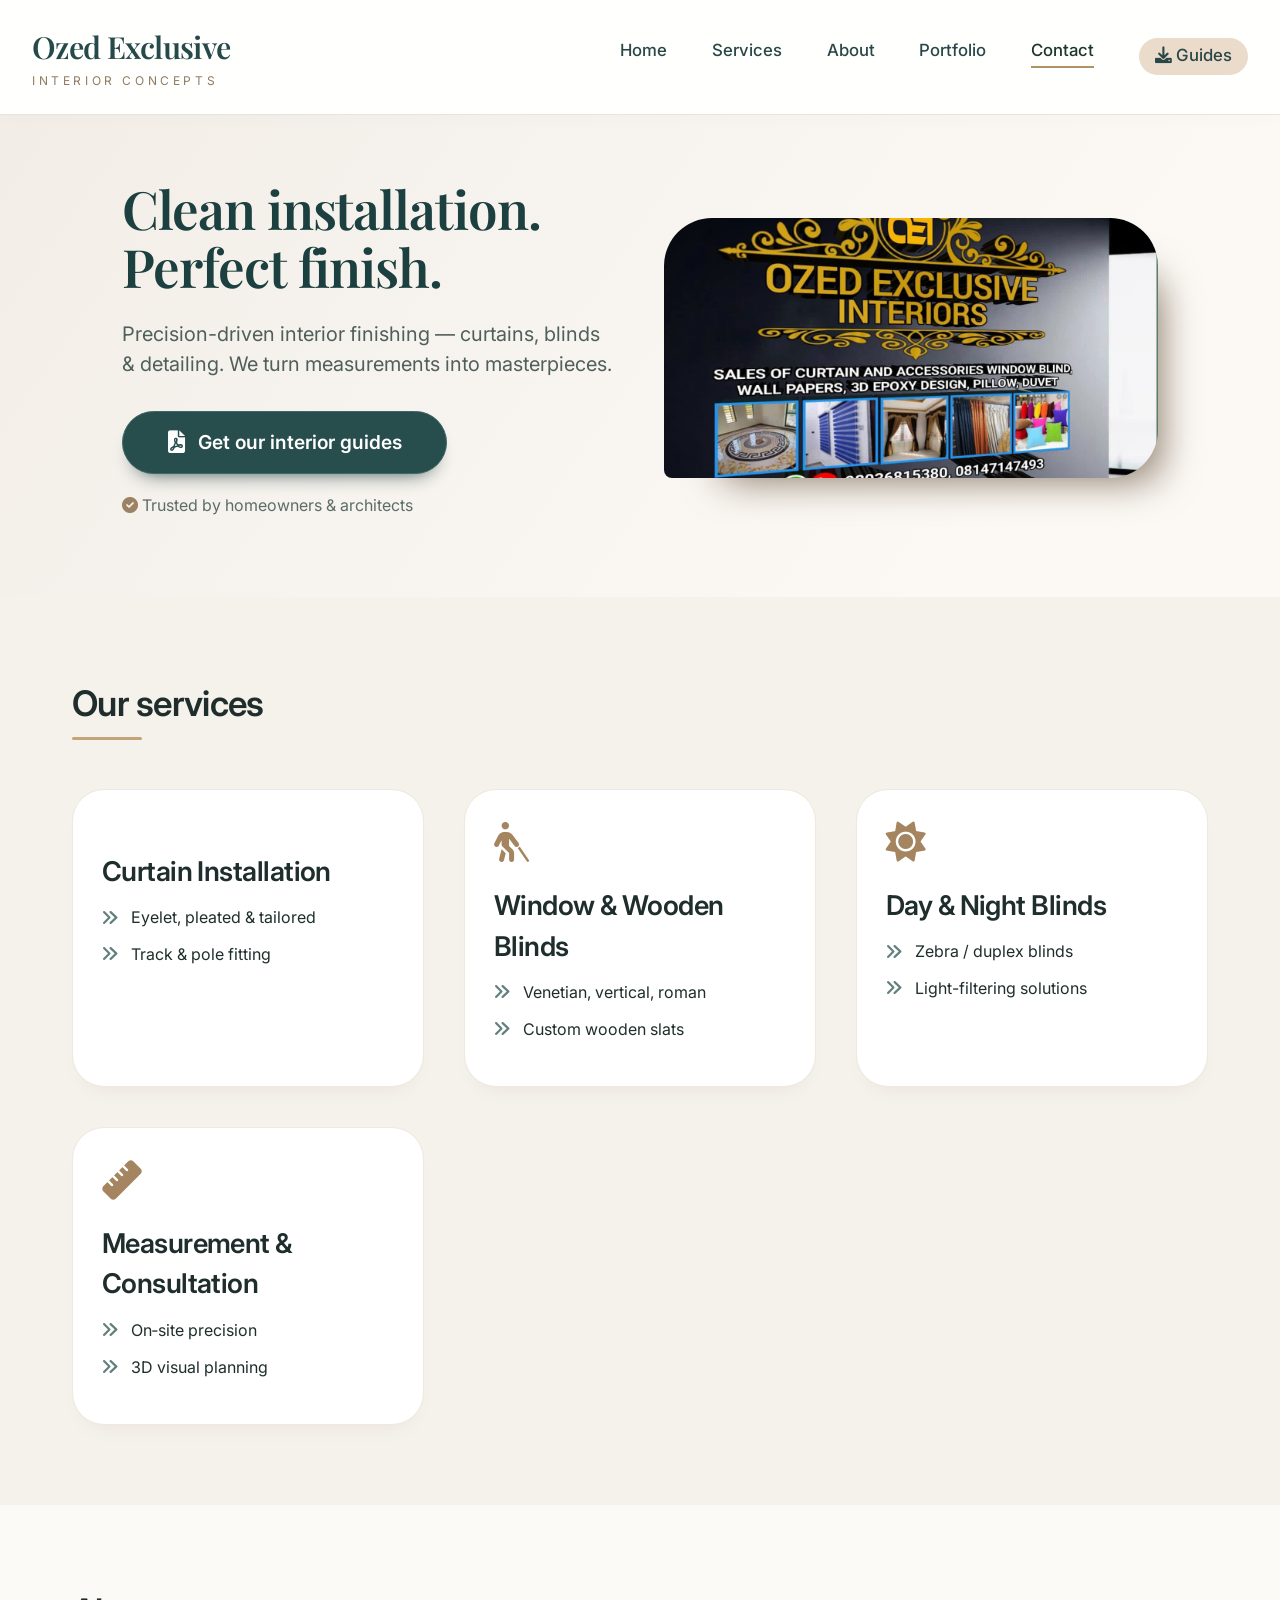
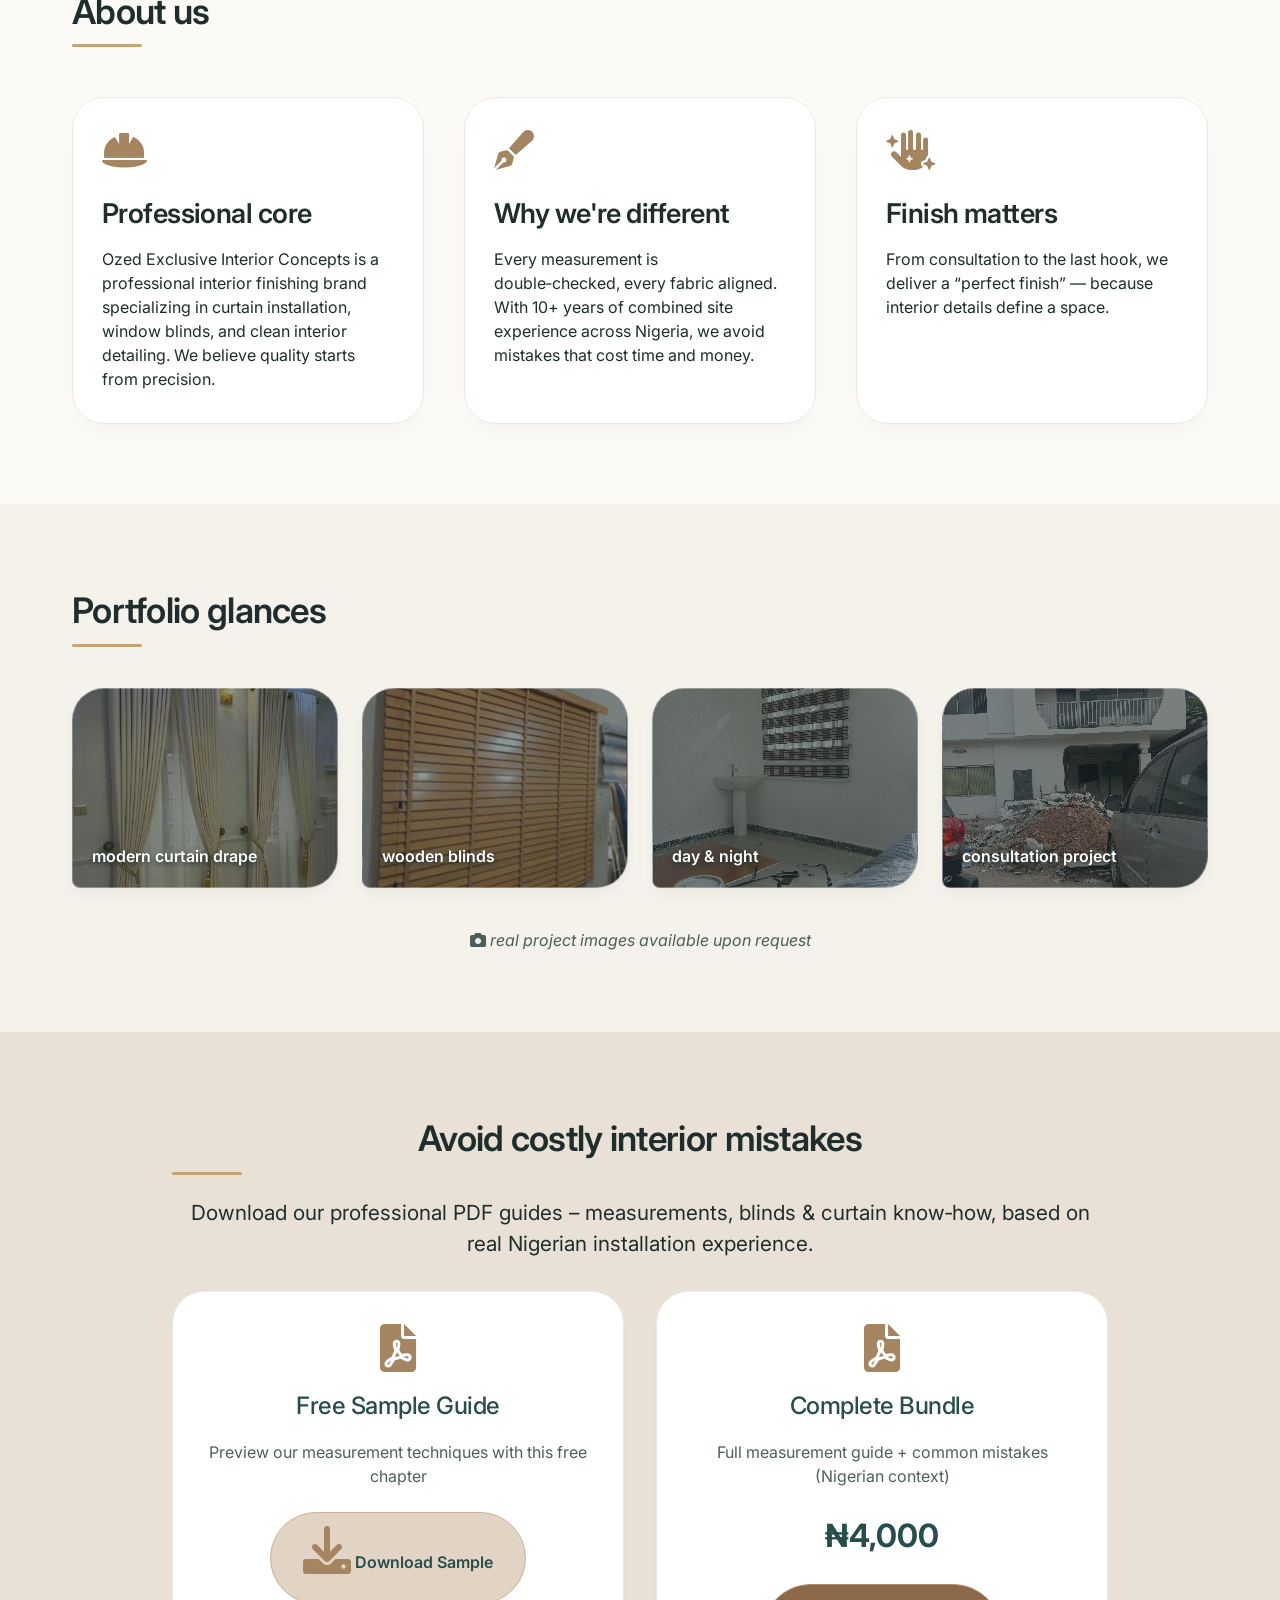
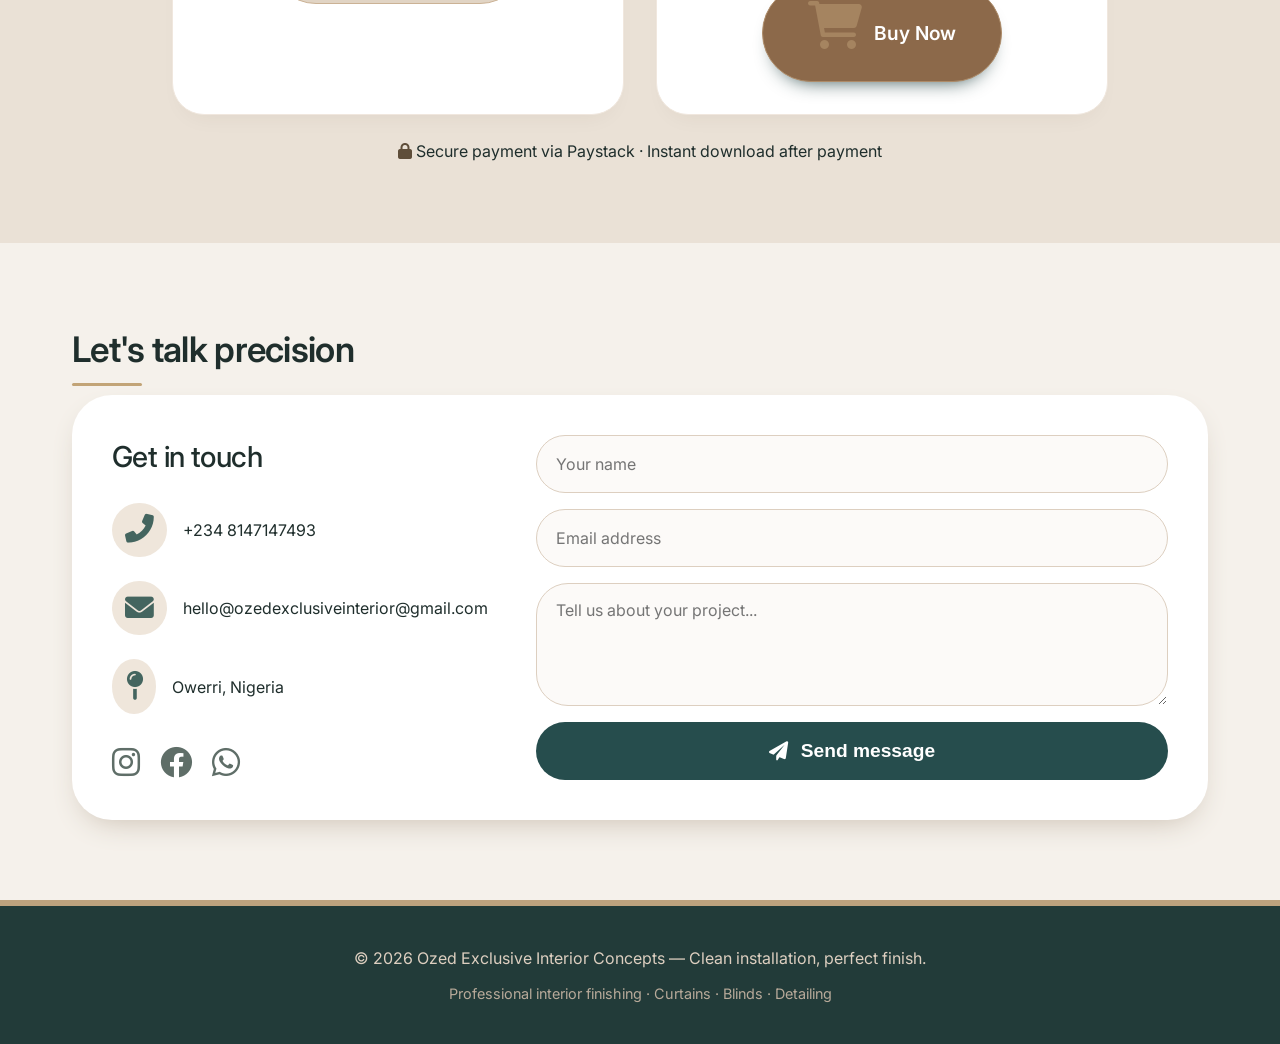
==== index.html @ 372c2e7d "first commit" ====
<!DOCTYPE html>
<html lang="en">
<head>
  <meta charset="UTF-8">
  <meta name="viewport" content="width=device-width, initial-scale=1.0">
  <title>Ozed Exclusive | interior concepts</title>
  <!-- Font Awesome 6 (free) -->
  <link rel="stylesheet" href="https://cdnjs.cloudflare.com/ajax/libs/font-awesome/6.0.0-beta3/css/all.min.css">
  <!-- Google Fonts: Inter + Playfair Display for accents -->
  <link rel="preconnect" href="https://fonts.googleapis.com">
  <link rel="preconnect" href="https://fonts.gstatic.com" crossorigin>
  <link href="https://fonts.googleapis.com/css2?family=Inter:ital,opsz,wght@0,14..32,100..900;1,14..32,100..900&family=Playfair+Display:ital,wght@0,400..900;1,400..900&display=swap" rel="stylesheet">
  <style>
    /* ---------- RESET & BASE ---------- */
    * {
      margin: 0;
      padding: 0;
      box-sizing: border-box;
    }

    body {
      font-family: "Inter", system-ui, -apple-system, sans-serif;
      background-color: #fcfaf7;
      color: #1f2e2c;
      line-height: 1.5;
      scroll-behavior: smooth;
    }

    /* ---------- TYPOGRAPHY & UTILS ---------- */
    h1, h2, h3 {
      font-weight: 500;
      letter-spacing: -0.02em;
    }

    .section-title {
      font-size: 2.2rem;
      font-weight: 600;
      margin-bottom: 1.2rem;
      position: relative;
      display: inline-block;
    }
    .section-title:after {
      content: '';
      position: absolute;
      bottom: -10px;
      left: 0;
      width: 70px;
      height: 3px;
      background: #c2a477;
      border-radius: 3px;
    }

    .container {
      max-width: 1200px;
      margin: 0 auto;
      padding: 0 2rem;
    }

    /* ---------- NAVIGATION (clean, professional) ---------- */
    .navbar {
      display: flex;
      align-items: center;
      justify-content: space-between;
      flex-wrap: wrap;
      padding: 1.5rem 2rem;
      background: #ffffffdd;
      backdrop-filter: blur(8px);
      box-shadow: 0 4px 20px rgba(0,0,0,0.02);
      position: sticky;
      top: 0;
      z-index: 100;
      border-bottom: 1px solid #eae3db;
    }

    .logo h2 {
      font-family: "Playfair Display", serif;
      font-weight: 600;
      font-size: 1.9rem;
      color: #264a4a;
      letter-spacing: -0.02em;
    }
    .logo p {
      font-size: 0.75rem;
      text-transform: uppercase;
      letter-spacing: 0.3em;
      color: #8f7b64;
      margin-top: 2px;
    }

    .nav-links {
      display: flex;
      gap: 2.8rem;
      list-style: none;
    }
    .nav-links a {
      text-decoration: none;
      font-weight: 500;
      color: #2a4747;
      font-size: 1.05rem;
      transition: 0.2s;
      padding-bottom: 6px;
      border-bottom: 2px solid transparent;
    }
    .nav-links a:hover,
    .nav-links a.active {
      border-bottom-color: #b29167;
      color: #1d362e;
    }

    /* mobile nav */
    .menu-toggle {
      display: none;
      font-size: 2rem;
      color: #2d4f4f;
      cursor: pointer;
    }

    /* ---------- HERO ---------- */
    .hero {
      padding: 4rem 2rem 5rem;
      background: linear-gradient(125deg, #f2ede7 0%, #fcf9f5 80%);
    }
    .hero-content {
      max-width: 1100px;
      margin: 0 auto;
      display: flex;
      flex-wrap: wrap;
      align-items: center;
      gap: 3rem;
    }
    .hero-text {
      flex: 1 1 380px;
    }
    .hero-text h1 {
      font-size: 3.3rem;
      font-weight: 600;
      line-height: 1.1;
      color: #1c3f3f;
      font-family: "Playfair Display", serif;
    }
    .hero-text .subhead {
      font-size: 1.25rem;
      color: #4f5f5a;
      margin: 1.5rem 0 2rem;
      max-width: 500px;
    }
    .hero-btn {
      display: inline-flex;
      align-items: center;
      gap: 0.8rem;
      background: #274d4d;
      color: white;
      font-weight: 600;
      padding: 1rem 2.8rem;
      border-radius: 50px;
      text-decoration: none;
      font-size: 1.2rem;
      box-shadow: 0 12px 20px -14px #1e3f3f;
      transition: all 0.25s;
      border: 1px solid #406868;
    }
    .hero-btn i {
      font-size: 1.4rem;
    }
    .hero-btn:hover {
      background: #1d3b3b;
      transform: translateY(-3px);
      box-shadow: 0 22px 26px -14px #203f3f;
    }

    .hero-image {
      flex: 1 1 380px;
      background: #ddd2c4;
      border-radius: 3rem 3rem 3rem 0.5rem;
      min-height: 260px;
      /* Placeholder SVG hero (assets/images/hero.jpg) - replace with your JPG/PNG if needed */
      background-image: url('assets/images/hero.jpg');
      background-size: cover;
      background-position: center;
      box-shadow: 30px 30px 40px -30px #7d6b58;
    }

    /* ---------- SECTIONS general ---------- */
    .section-pad {
      padding: 5rem 2rem;
    }
    .bg-soft {
      background-color: #f5f1eb;
    }

    /* about & services grid */
    .about-grid, .services-grid {
      display: grid;
      grid-template-columns: repeat(auto-fit, minmax(260px, 1fr));
      gap: 2.5rem;
      margin-top: 2.5rem;
    }
    .about-card, .service-card {
      background: white;
      padding: 2rem 1.8rem;
      border-radius: 2rem;
      box-shadow: 0 12px 24px -14px rgba(70, 50, 30, 0.08);
      border: 1px solid #f0e7de;
      transition: 0.15s;
    }
    .about-card:hover, .service-card:hover {
      transform: scale(1.01);
      border-color: #cbb295;
    }
    .about-card i, .service-card i {
      font-size: 2.5rem;
      color: #a58460;
      margin-bottom: 1.5rem;
    }
    .about-card h3, .service-card h3 {
      font-size: 1.7rem;
      font-weight: 600;
      margin-bottom: 0.8rem;
    }
    .service-card ul {
      list-style: none;
    }
    .service-card li {
      margin: 0.8rem 0;
      display: flex;
      align-items: center;
      gap: 0.8rem;
      font-weight: 400;
    }
    .service-card li i {
      font-size: 1.1rem;
      color: #62807b;
      margin-bottom: 0;
    }

    /* portfolio */
    .portfolio-grid {
      display: grid;
      grid-template-columns: repeat(auto-fit, minmax(200px, 1fr));
      gap: 1.5rem;
      margin-top: 2rem;
    }
    .port-item {
      background: #d9cdbe;
      border-radius: 2rem 2rem 2rem 0.5rem;
      height: 200px;
      background-size: cover;
      background-position: center;
      box-shadow: 0 6px 12px rgba(0,0,0,0.04);
      transition: all 0.3s;
      display: flex;
      align-items: flex-end;
      padding: 1.2rem;
      color: white;
      font-weight: 600;
      text-shadow: 0 2px 5px #1f2e2c;
      border: 1px solid #ffffff50;
    }
    .port-item:hover {
      transform: translateY(-8px);
      box-shadow: 0 22px 26px -12px #ac9b87;
    }

    /* contact */
    .contact-row {
      display: flex;
      flex-wrap: wrap;
      gap: 3rem;
      background: white;
      border-radius: 2.5rem;
      padding: 2.5rem;
      box-shadow: 0 12px 30px -12px #c7bbad;
    }
    .contact-info {
      flex: 1 1 250px;
    }
    .contact-info h3 {
      font-size: 1.8rem;
      margin-bottom: 1.2rem;
    }
    .contact-detail {
      display: flex;
      align-items: center;
      gap: 1rem;
      margin: 1.5rem 0;
    }
    .contact-detail i {
      font-size: 1.8rem;
      background: #efe6db;
      padding: 0.8rem;
      border-radius: 50%;
      color: #44655f;
    }
    .contact-form {
      flex: 2 1 380px;
      display: grid;
      gap: 1rem;
    }
    .form-input, .form-textarea {
      font-family: inherit;
      padding: 1rem 1.2rem;
      border: 1px solid #ddcfc0;
      border-radius: 3rem;
      background: #fcfaf8;
      font-size: 1rem;
      transition: 0.2s;
      width: 100%;
    }
    .form-textarea {
      border-radius: 2rem;
      resize: vertical;
      min-height: 120px;
    }
    .form-input:focus, .form-textarea:focus {
      outline: none;
      border-color: #b4956f;
      box-shadow: 0 0 0 3px #e5d5c3;
    }
    .submit-btn {
      background: #264d4d;
      border: none;
      color: white;
      font-weight: 600;
      padding: 1rem 2rem;
      border-radius: 4rem;
      font-size: 1.2rem;
      cursor: pointer;
      display: flex;
      align-items: center;
      justify-content: center;
      gap: 0.8rem;
      transition: 0.2s;
      width: 100%;
    }
    .submit-btn:hover {
      background: #1c3b3b;
    }
    .submit-btn:disabled {
      background: #95a8a5;
      cursor: not-allowed;
    }

    /* form status messages */
    .form-status {
      padding: 1rem;
      border-radius: 2rem;
      margin-top: 1rem;
      display: none;
    }
    .form-status.success {
      display: block;
      background: #d4edda;
      color: #155724;
      border: 1px solid #c3e6cb;
    }
    .form-status.error {
      display: block;
      background: #f8d7da;
      color: #721c24;
      border: 1px solid #f5c6cb;
    }

    /* download section styles */
    .download-options {
      display: grid;
      grid-template-columns: repeat(auto-fit, minmax(250px, 1fr));
      gap: 2rem;
      margin-top: 2rem;
    }
    
    .download-card {
      background: white;
      padding: 2rem;
      border-radius: 2rem;
      box-shadow: 0 12px 24px -14px rgba(70, 50, 30, 0.08);
      border: 1px solid #f0e7de;
      text-align: center;
    }
    
    .download-card i {
      font-size: 3rem;
      color: #a58460;
      margin-bottom: 1rem;
    }
    
    .download-card h3 {
      font-size: 1.5rem;
      margin-bottom: 1rem;
      color: #274d4d;
    }
    
    .download-card p {
      color: #4f5f5a;
      margin-bottom: 1.5rem;
    }
    
    .sample-btn {
      display: inline-block;
      background: #e1d4c4;
      color: #274d4d;
      padding: 0.8rem 2rem;
      border-radius: 3rem;
      text-decoration: none;
      font-weight: 600;
      transition: 0.2s;
      border: 1px solid #cbb295;
    }
    
    .sample-btn:hover {
      background: #d4c2ac;
      transform: translateY(-2px);
    }

    /* footer */
    .footer {
      background: #223b39;
      color: #ddcfc0;
      padding: 2.5rem 2rem;
      text-align: center;
      border-top: 6px solid #bda27e;
    }

    /* ---------- RESPONSIVE ---------- */
    @media (max-width: 800px) {
      .navbar {
        padding: 1rem 2rem;
      }
      .nav-links {
        display: none;
        width: 100%;
        flex-direction: column;
        align-items: center;
        gap: 1.5rem;
        padding: 2rem 0 1rem;
      }
      .nav-links.show {
        display: flex;
      }
      .menu-toggle {
        display: block;
      }
      .hero-text h1 {
        font-size: 2.8rem;
      }
    }
    @media (max-width: 480px) {
      .container { padding: 0 1.2rem; }
      .hero-text h1 { font-size: 2.3rem; }
    }

    /* extra style for product link (guide) */
    .guide-highlight {
      background: #e1d4c4;
      border-radius: 3rem;
      display: inline-block;
    }
    
    /* modal styles */
    .modal {
      display: none;
      position: fixed;
      top: 0;
      left: 0;
      width: 100%;
      height: 100%;
      background: rgba(0,0,0,0.5);
      z-index: 1000;
      justify-content: center;
      align-items: center;
    }
    
    .modal.show {
      display: flex;
    }
    
    .modal-content {
      background: white;
      padding: 3rem;
      border-radius: 2rem;
      max-width: 500px;
      width: 90%;
      text-align: center;
      position: relative;
    }
    
    .close-modal {
      position: absolute;
      top: 1rem;
      right: 1.5rem;
      font-size: 2rem;
      cursor: pointer;
      color: #4f5f5a;
    }
    
    .modal i {
      font-size: 4rem;
      color: #28a745;
      margin-bottom: 1rem;
    }
    
    .download-link {
      display: inline-block;
      background: #274d4d;
      color: white;
      padding: 1rem 2rem;
      border-radius: 3rem;
      text-decoration: none;
      margin-top: 1.5rem;
      font-weight: 600;
    }
  </style>
</head>
<body>
  <!-- Sticky Navigation -->
  <nav class="navbar">
    <div class="logo">
      <h2>Ozed Exclusive</h2>
      <p>Interior concepts</p>
    </div>
    <ul class="nav-links" id="navLinks">
      <li><a href="#home" class="active">Home</a></li>
      <li><a href="#services">Services</a></li>
      <li><a href="#about">About</a></li>
      <li><a href="#portfolio">Portfolio</a></li>
      <li><a href="#contact">Contact</a></li>
      <li><a href="#guides" class="guide-highlight" style="padding:0.3rem 1rem; background:#eadbcb; border-radius:40px;"><i class="fas fa-download"></i> Guides</a></li>
    </ul>
    <div class="menu-toggle" id="menuToggle"><i class="fas fa-bars"></i></div>
  </nav>

  <!-- HOME section (hero) -->
  <section id="home" class="hero">
    <div class="hero-content container">
      <div class="hero-text">
        <h1>Clean installation.<br>Perfect finish.</h1>
        <p class="subhead">Precision-driven interior finishing — curtains, blinds & detailing. We turn measurements into masterpieces.</p>
        <a href="#guides" class="hero-btn"><i class="fas fa-file-pdf"></i> Get our interior guides</a>
        <p style="margin-top: 1.2rem; color: #5c6d68;"><i class="fas fa-check-circle" style="color:#9b8264;"></i> Trusted by homeowners & architects</p>
      </div>
      <div class="hero-image" aria-label="interior concept visual"></div>
    </div>
  </section>

  <!-- SERVICES section -->
  <section id="services" class="section-pad bg-soft">
    <div class="container">
      <h2 class="section-title">Our services</h2>
      <div class="services-grid">
        <div class="service-card">
          <i class="fas fa-curtain"></i>
          <h3>Curtain Installation</h3>
          <ul>
            <li><i class="fas fa-angles-right"></i> Eyelet, pleated & tailored</li>
            <li><i class="fas fa-angles-right"></i> Track & pole fitting</li>
          </ul>
        </div>
        <div class="service-card">
          <i class="fas fa-blind"></i>
          <h3>Window & Wooden Blinds</h3>
          <ul>
            <li><i class="fas fa-angles-right"></i> Venetian, vertical, roman</li>
            <li><i class="fas fa-angles-right"></i> Custom wooden slats</li>
          </ul>
        </div>
        <div class="service-card">
          <i class="fas fa-sun"></i>
          <h3>Day & Night Blinds</h3>
          <ul>
            <li><i class="fas fa-angles-right"></i> Zebra / duplex blinds</li>
            <li><i class="fas fa-angles-right"></i> Light-filtering solutions</li>
          </ul>
        </div>
        <div class="service-card">
          <i class="fas fa-ruler"></i>
          <h3>Measurement & Consultation</h3>
          <ul>
            <li><i class="fas fa-angles-right"></i> On‑site precision</li>
            <li><i class="fas fa-angles-right"></i> 3D visual planning</li>
          </ul>
        </div>
      </div>
    </div>
  </section>

  <!-- ABOUT section -->
  <section id="about" class="section-pad">
    <div class="container">
      <h2 class="section-title">About us</h2>
      <div class="about-grid">
        <div class="about-card">
          <i class="fas fa-helmet-safety"></i>
          <h3>Professional core</h3>
          <p>Ozed Exclusive Interior Concepts is a professional interior finishing brand specializing in curtain installation, window blinds, and clean interior detailing. We believe quality starts from precision.</p>
        </div>
        <div class="about-card">
          <i class="fas fa-pen-fancy"></i>
          <h3>Why we're different</h3>
          <p>Every measurement is double‑checked, every fabric aligned. With 10+ years of combined site experience across Nigeria, we avoid mistakes that cost time and money.</p>
        </div>
        <div class="about-card">
          <i class="fas fa-hand-sparkles"></i>
          <h3>Finish matters</h3>
          <p>From consultation to the last hook, we deliver a “perfect finish” — because interior details define a space.</p>
        </div>
      </div>
    </div>
  </section>

  <!-- PORTFOLIO section -->
  <section id="portfolio" class="section-pad bg-soft">
    <div class="container">
      <h2 class="section-title">Portfolio glances</h2>
      <div class="portfolio-grid">
        <div class="port-item" style="background-image: linear-gradient(0deg, #1f2e2c80, #1f2e2c80), url('assets/images/curtaindrape.jpg');" role="img" aria-label="modern curtain drape">modern curtain drape</div>
        <div class="port-item" style="background-image: linear-gradient(0deg, #1f2e2c80, #1f2e2c80), url('assets/images/wooden.jpg');" role="img" aria-label="wooden blinds">wooden blinds</div>
        <div class="port-item" style="background-image: linear-gradient(0deg, #1f2e2c80, #1f2e2c80), url('assets/images/daynight.jpg');" role="img" aria-label="day & night blinds">day & night</div>
        <div class="port-item" style="background-image: linear-gradient(0deg, #1f2e2c80, #1f2e2c80), url('assets/images/consult.jpg');" role="img" aria-label="consultation project">consultation project</div>
      </div>
      <p style="text-align: center; margin-top: 2.5rem; font-style: italic; color: #4a5f5a;"><i class="fas fa-camera"></i> real project images available upon request</p>
    </div>
  </section>

  <!-- GUIDES / PRODUCT section with working download -->
  <section id="guides" class="section-pad" style="background: #eae1d6;">
    <div class="container" style="text-align: center; max-width: 1000px;">
      <h2 class="section-title" style="display: block; text-align: center;">Avoid costly interior mistakes</h2>
      <p style="font-size: 1.3rem; margin: 2rem 0;">Download our professional PDF guides – measurements, blinds & curtain know‑how, based on real Nigerian installation experience.</p>
      
      <!-- Sample free guide preview -->
      <div class="download-options">
        <div class="download-card">
          <i class="fas fa-file-pdf"></i>
          <h3>Free Sample Guide</h3>
          <p>Preview our measurement techniques with this free chapter</p>
          <a href="#" onclick="downloadSample(event)" class="sample-btn"><i class="fas fa-download"></i> Download Sample</a>
        </div>
        
        <div class="download-card">
          <i class="fas fa-file-pdf"></i>
          <h3>Complete Bundle</h3>
          <p>Full measurement guide + common mistakes (Nigerian context)</p>
          <p style="font-size: 2rem; font-weight: 700; color: #274d4d;">₦4,000</p>
          <a href="https://paystack.com/pay/ysk5huysyl" class="hero-btn" style="background:#8c694a; border-color:#ad8b68;" target="_blank" rel="noopener noreferrer"><i class="fas fa-shopping-cart"></i> Buy Now</a>
        </div>
      </div>
      
      <p style="margin-top: 1.5rem;"><i class="fas fa-lock" style="color: #5f4e3a;"></i> Secure payment via Paystack · Instant download after payment</p>
    </div>
  </section>

  <!-- CONTACT section with working form -->
  <section id="contact" class="section-pad bg-soft">
    <div class="container">
      <h2 class="section-title">Let's talk precision</h2>
      <div class="contact-row">
        <div class="contact-info">
          <h3>Get in touch</h3>
          <div class="contact-detail"><i class="fas fa-phone-alt"></i> +234 8147147493</div>
          <div class="contact-detail"><i class="fas fa-envelope"></i> hello@ozedexclusiveinterior@gmail.com</div>
          <div class="contact-detail"><i class="fas fa-map-pin"></i> Owerri, Nigeria</div>
          <div style="margin-top: 2rem;">
            <a href="#" style="color: #5f6e68; text-decoration: none;"><i class="fab fa-instagram" style="font-size:2rem; margin-right:1rem;"></i></a>
            <a href="#" style="color: #5f6e68; text-decoration: none;"><i class="fab fa-facebook" style="font-size:2rem; margin-right:1rem;"></i></a>
            <a href="#" style="color: #5f6e68; text-decoration: none;"><i class="fab fa-whatsapp" style="font-size:2rem;"></i></a>
          </div>
        </div>
        
        <!-- Working form using Formspree -->
        <form class="contact-form" id="quickContact" action="https://formspree.io/f/mzzdlqrg" method="POST">
          <input type="text" name="name" placeholder="Your name" class="form-input" required>
          <input type="email" name="email" placeholder="Email address" class="form-input" required>
          <textarea name="message" placeholder="Tell us about your project..." class="form-textarea" required></textarea>
          
          <!-- Form status messages -->
          <div id="formStatus" class="form-status"></div>
          
          <button type="submit" class="submit-btn" id="submitBtn">
            <i class="fas fa-paper-plane"></i> Send message
          </button>
        </form>
      </div>
    </div>
  </section>

  <!-- FOOTER -->
  <footer class="footer">
    <p>© 2026 Ozed Exclusive Interior Concepts — Clean installation, perfect finish.</p>
    <p style="margin-top: 0.8rem; font-size: 0.9rem; color:#b8aa9a;">Professional interior finishing · Curtains · Blinds · Detailing</p>
  </footer>

  <!-- Success Modal for Downloads -->
  <div id="downloadModal" class="modal">
    <div class="modal-content">
      <span class="close-modal" onclick="closeModal()">&times;</span>
      <i class="fas fa-check-circle"></i>
      <h2 style="margin-bottom: 1rem; color: #274d4d;">Download Started!</h2>
      <p id="modalMessage">Your file will download automatically.</p>
      <a href="#" id="downloadLink" class="download-link" download>Click here if download doesn't start</a>
    </div>
  </div>

  <!-- JavaScript for all functionality -->
  <script>
    // Mobile navigation toggle
    const toggleBtn = document.getElementById('menuToggle');
    const navLinks = document.getElementById('navLinks');
    
    if (toggleBtn) {
      toggleBtn.addEventListener('click', () => {
        navLinks.classList.toggle('show');
      });
    }

    // Smooth highlight on nav click
    const navItems = document.querySelectorAll('.nav-links a');
    navItems.forEach(link => {
      link.addEventListener('click', function(e) {
        navItems.forEach(item => item.classList.remove('active'));
        this.classList.add('active');
        if (window.innerWidth <= 800) {
          navLinks.classList.remove('show');
        }
      });
    });

    // Form submission handling with Formspree
    const form = document.getElementById('quickContact');
    const submitBtn = document.getElementById('submitBtn');
    const formStatus = document.getElementById('formStatus');

    if (form) {
      form.addEventListener('submit', async function(e) {
        e.preventDefault();
        
        submitBtn.disabled = true;
        submitBtn.innerHTML = '<i class="fas fa-spinner fa-spin"></i> Sending...';
        formStatus.className = 'form-status';
        formStatus.style.display = 'none';

        try {
          const formData = new FormData(form);
          const response = await fetch(form.action, {
            method: 'POST',
            body: formData,
            headers: {
              'Accept': 'application/json'
            }
          });

          if (response.ok) {
            formStatus.className = 'form-status success';
            formStatus.innerHTML = '<i class="fas fa-check-circle"></i> Thank you! Your message has been sent. We\'ll respond within 24 hours.';
            formStatus.style.display = 'block';
            form.reset();
          } else {
            throw new Error('Form submission failed');
          }
        } catch (error) {
          formStatus.className = 'form-status error';
          formStatus.innerHTML = '<i class="fas fa-exclamation-circle"></i> Oops! There was a problem. Please try again or contact us directly.';
          formStatus.style.display = 'block';
        } finally {
          submitBtn.disabled = false;
          submitBtn.innerHTML = '<i class="fas fa-paper-plane"></i> Send message';
        }
      });
    }

    // Active nav link on scroll
    window.addEventListener('scroll', function() {
      const sections = document.querySelectorAll('section[id]');
      const scrollY = window.pageYOffset;

      sections.forEach(section => {
        const sectionHeight = section.offsetHeight;
        const sectionTop = section.offsetTop - 100;
        const sectionId = section.getAttribute('id');
        const navLink = document.querySelector(`.nav-links a[href="#${sectionId}"]`);
        
        if (scrollY > sectionTop && scrollY <= sectionTop + sectionHeight) {
          if (navLink) {
            navItems.forEach(item => item.classList.remove('active'));
            navLink.classList.add('active');
          }
        }
      });
    });

    // Download Functions
    function downloadSample(event) {
      event.preventDefault();
      
      // Create a sample PDF content (in real implementation, this would be a real PDF file)
      const sampleContent = `INTERIOR MEASUREMENT GUIDE - SAMPLE CHAPTER
      
      HOW TO MEASURE WINDOWS CORRECTLY
      
      1. Always measure width at three points: top, middle, bottom
      2. Use the smallest measurement for track width
      3. For drop, measure from track to where you want the curtain to end
      4. Always use a metal tape measure for accuracy
      
      This is a sample of our complete guide. Purchase the full version for detailed instructions,
      common mistakes, and professional tips specific to Nigerian homes.`;
      
      const blob = new Blob([sampleContent], { type: 'text/plain' });
      const url = window.URL.createObjectURL(blob);
      const a = document.createElement('a');
      a.href = url;
      a.download = 'interior-measurement-sample.txt';
      document.body.appendChild(a);
      a.click();
      document.body.removeChild(a);
      window.URL.revokeObjectURL(url);
      
      // Show success modal
      showModal('Sample guide downloaded! Check your downloads folder.');
    }
    
    function processPayment() {
      // In production, replace with actual Paystack integration
      // This is a simulation for demonstration
      
      // Show payment processing modal
      alert('This is a demo. In production, this would redirect to Paystack payment page.\n\nFor testing, we\'ll simulate a successful payment and download.');
      
      // Simulate successful payment and download
      setTimeout(() => {
        downloadFullBundle();
      }, 500);
    }
    
    function downloadFullBundle() {
      // Create full bundle content
      const fullContent = `INTERIOR MEASUREMENT & MISTAKES GUIDE - COMPLETE BUNDLE
      
      PART 1: MEASUREMENT MASTERY
      - Tools you need
      - Step-by-step measuring for different window types
      - Accounting for obstructions
      - Allowing for proper overlap
      
      PART 2: COMMON MISTAKES NIGERIANS MAKE
      - Wrong track measurements
      - Ignoring ceiling height variations
      - Not accounting for AC units
      - Fabric shrinkage misconceptions
      - Installation timing errors
      
      PART 3: PRO TIPS
      - Dealing with uneven walls
      - Choosing the right stacking space
      - Motorization considerations
      
      © 2026 Ozed Exclusive Interior Concepts`;
      
      const blob = new Blob([fullContent], { type: 'text/plain' });
      const url = window.URL.createObjectURL(blob);
      const a = document.createElement('a');
      a.href = url;
      a.download = 'interior-measurement-complete-bundle.txt';
      document.body.appendChild(a);
      a.click();
      document.body.removeChild(a);
      window.URL.revokeObjectURL(url);
      
      // Show success modal
      showModal('Payment successful! Complete bundle downloaded. Check your downloads folder.');
    }
    
    // Modal functions
    function showModal(message) {
      const modal = document.getElementById('downloadModal');
      const modalMessage = document.getElementById('modalMessage');
      const downloadLink = document.getElementById('downloadLink');
      
      modalMessage.textContent = message;
      modal.classList.add('show');
      
      // Auto-hide after 5 seconds
      setTimeout(() => {
        modal.classList.remove('show');
      }, 5000);
    }
    
    function closeModal() {
      document.getElementById('downloadModal').classList.remove('show');
    }
    
    // Close modal when clicking outside
    window.onclick = function(event) {
      const modal = document.getElementById('downloadModal');
      if (event.target === modal) {
        modal.classList.remove('show');
      }
    }
  </script>
</body>
</html>
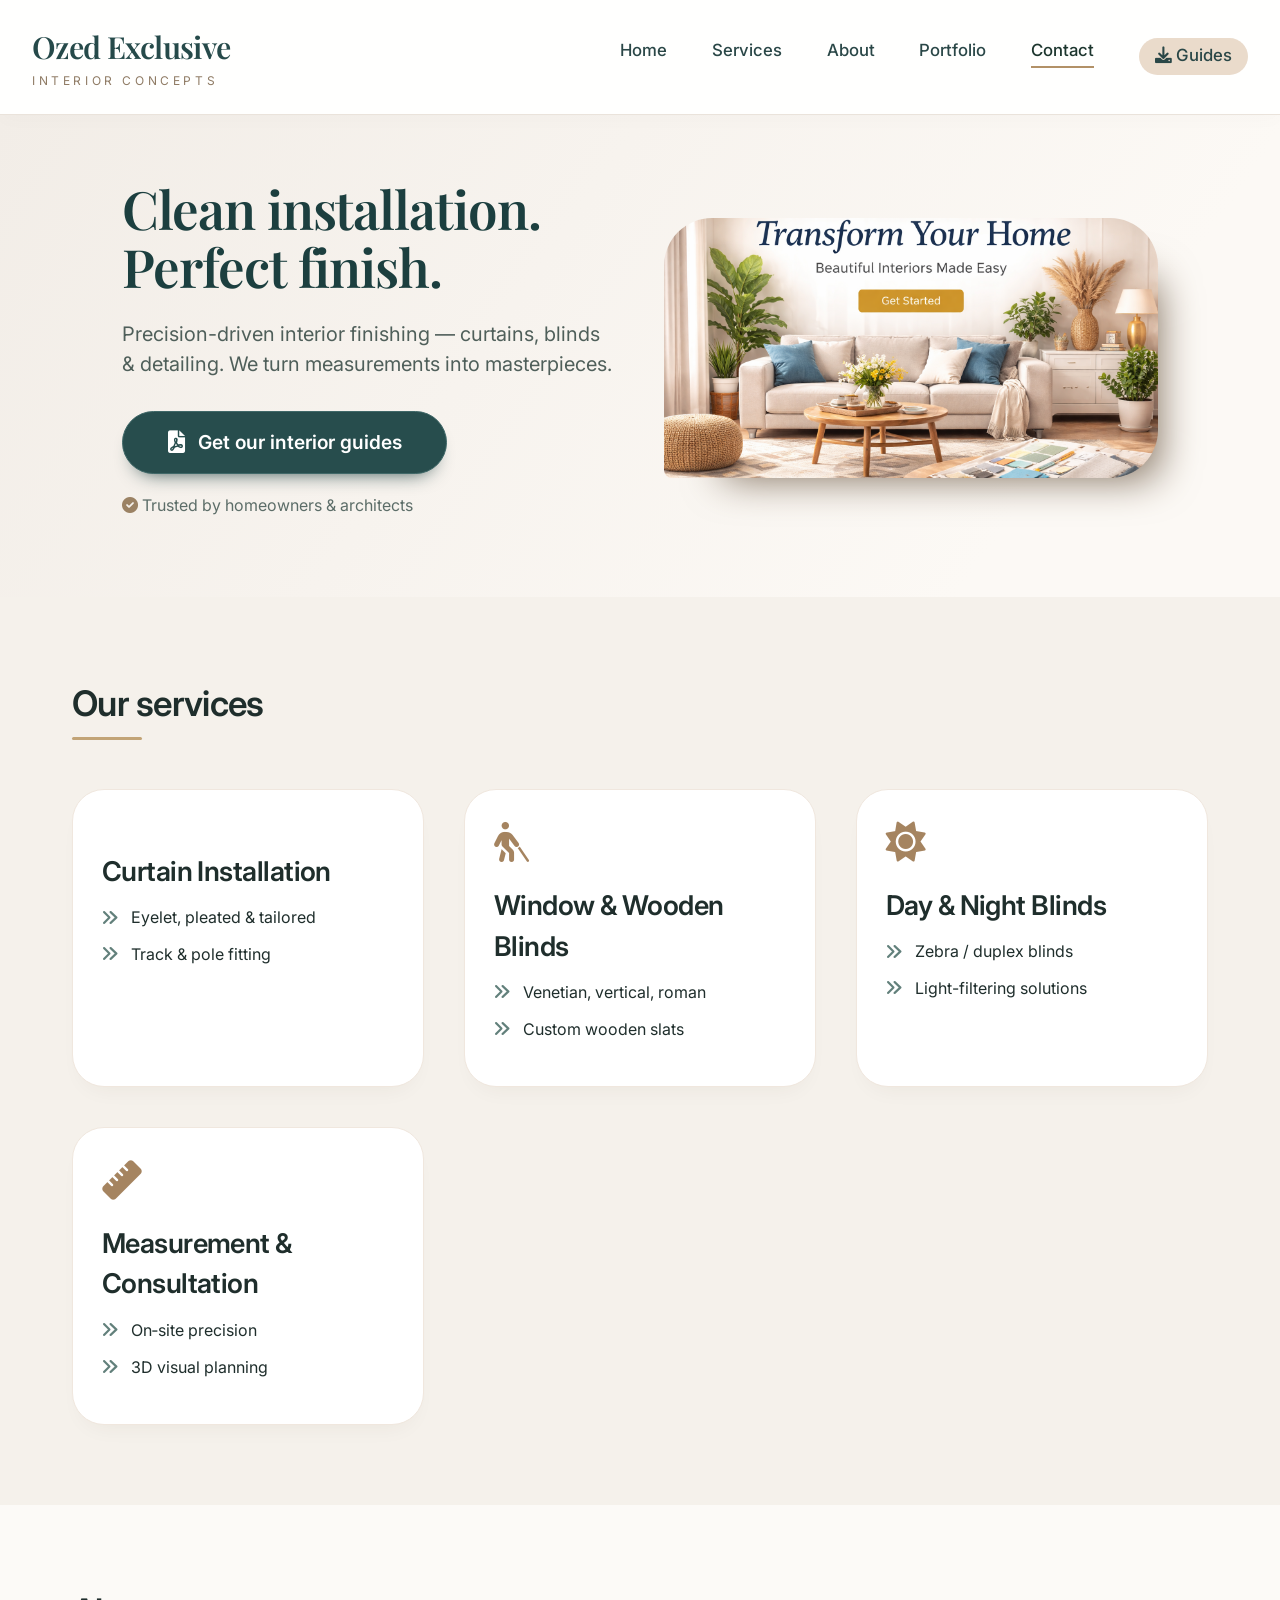
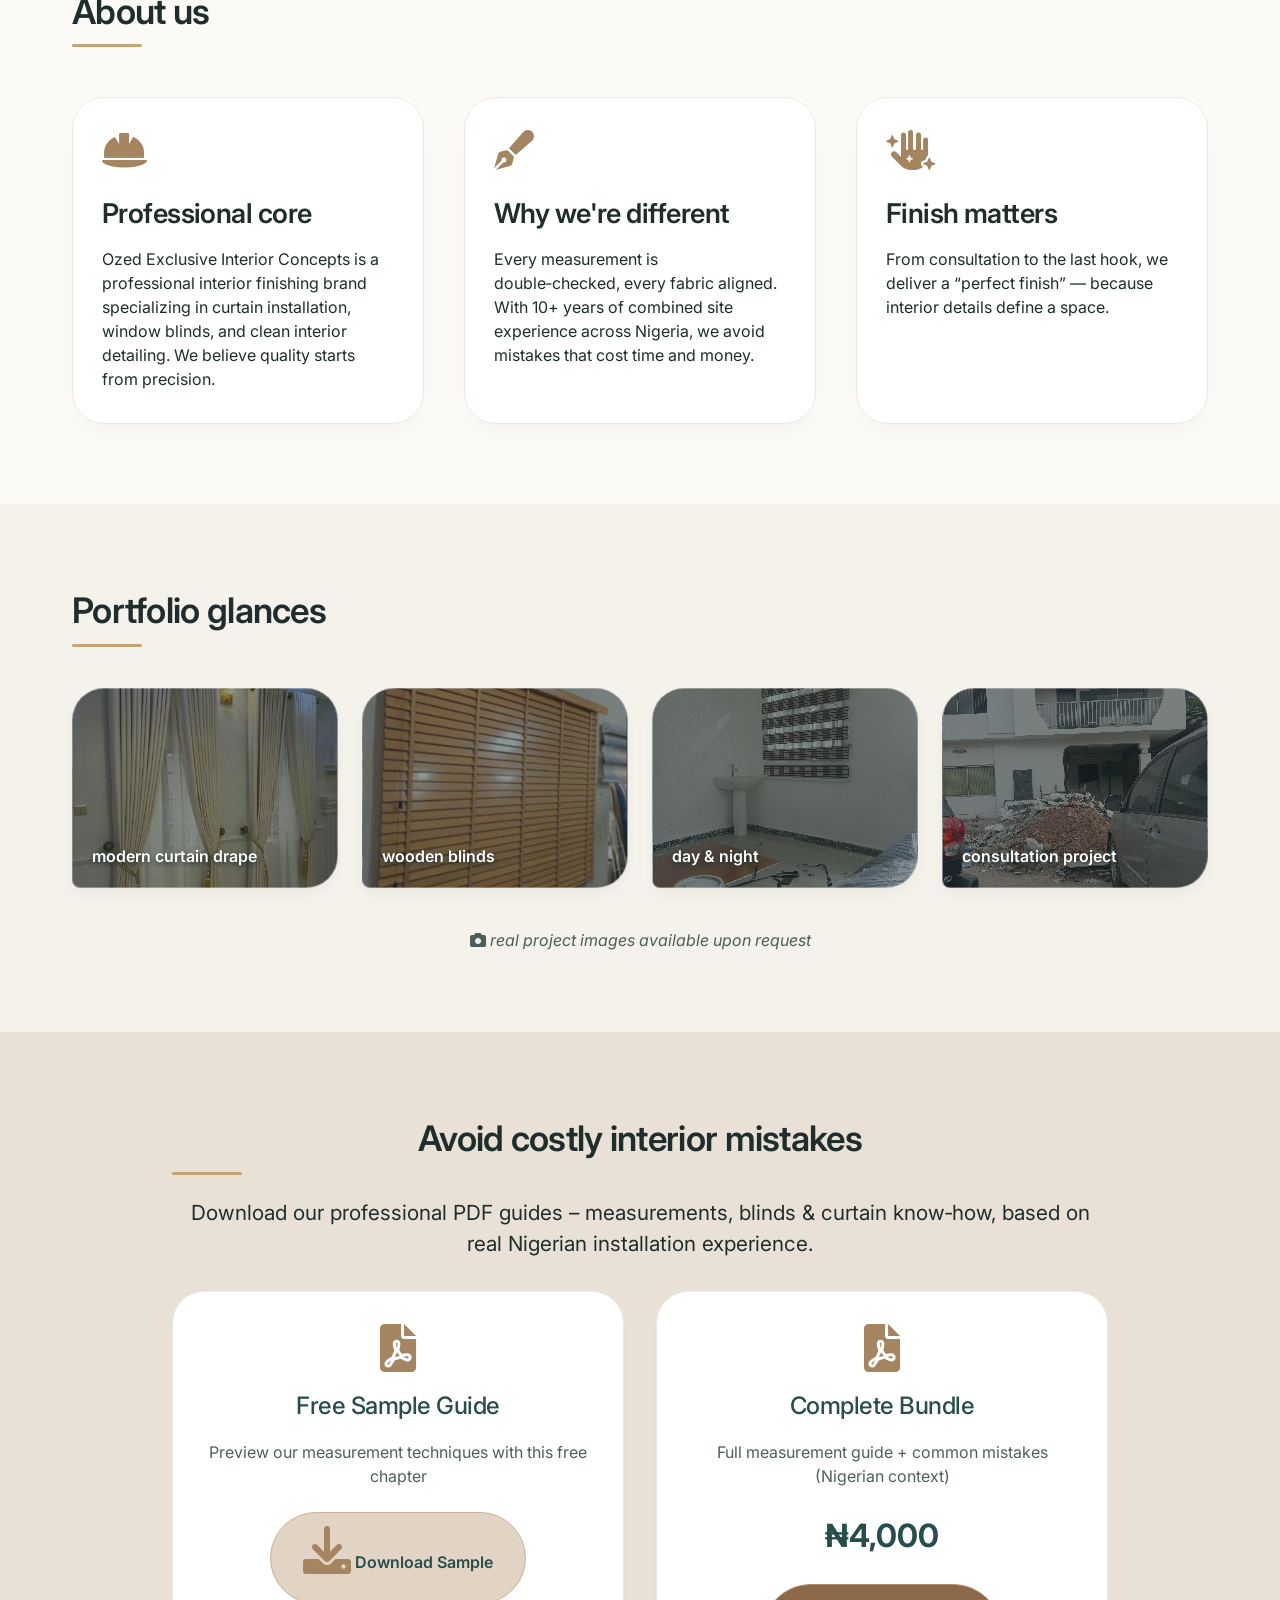
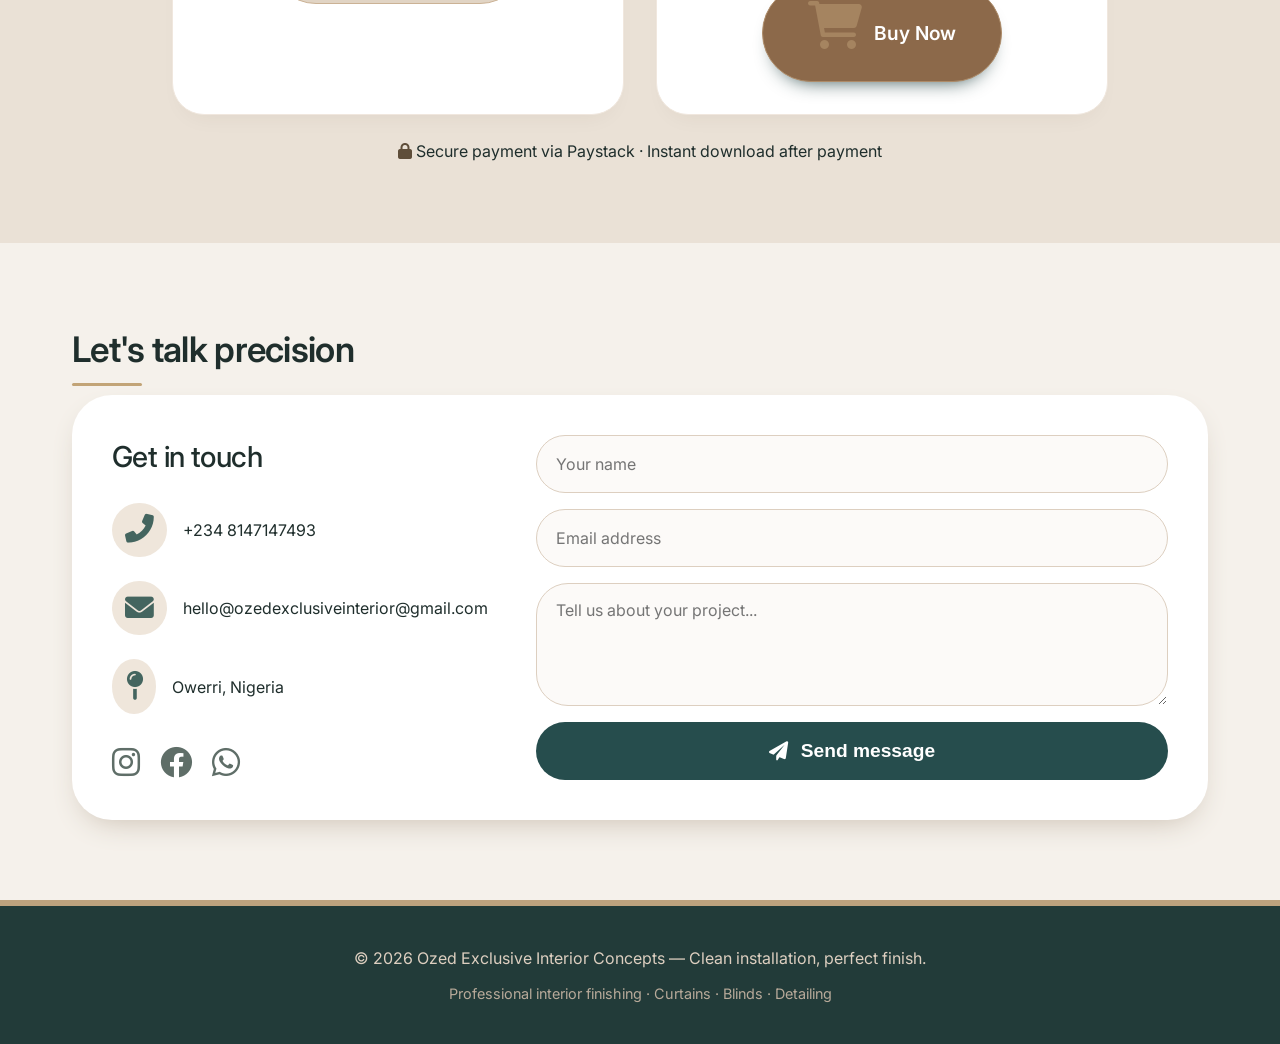
==== commit 66506f95: "Update project" ====
--- a/index.html
+++ b/index.html
@@ -174,7 +174,7 @@
       border-radius: 3rem 3rem 3rem 0.5rem;
       min-height: 260px;
       /* Placeholder SVG hero (assets/images/hero.jpg) - replace with your JPG/PNG if needed */
-      background-image: url('assets/images/hero.jpg');
+      background-image: url('assets/images/hero.png');
       background-size: cover;
       background-position: center;
       box-shadow: 30px 30px 40px -30px #7d6b58;
